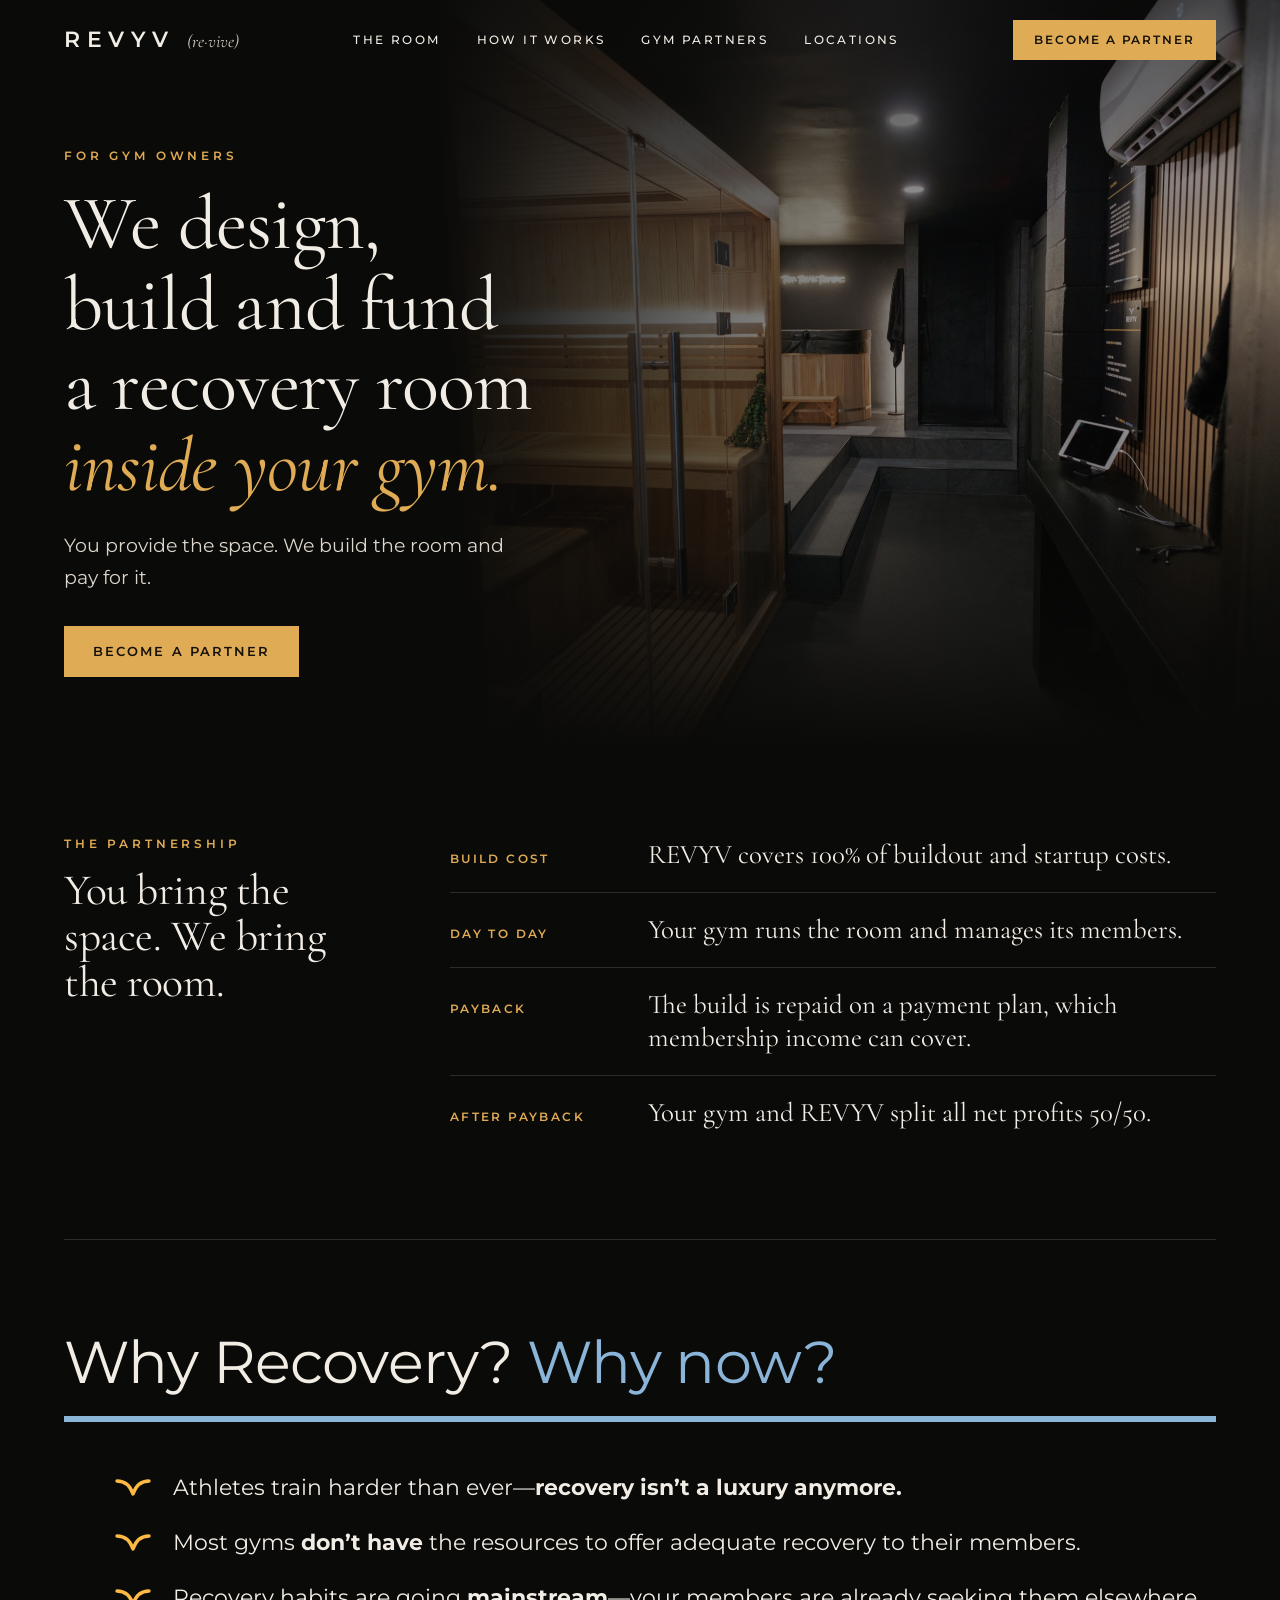
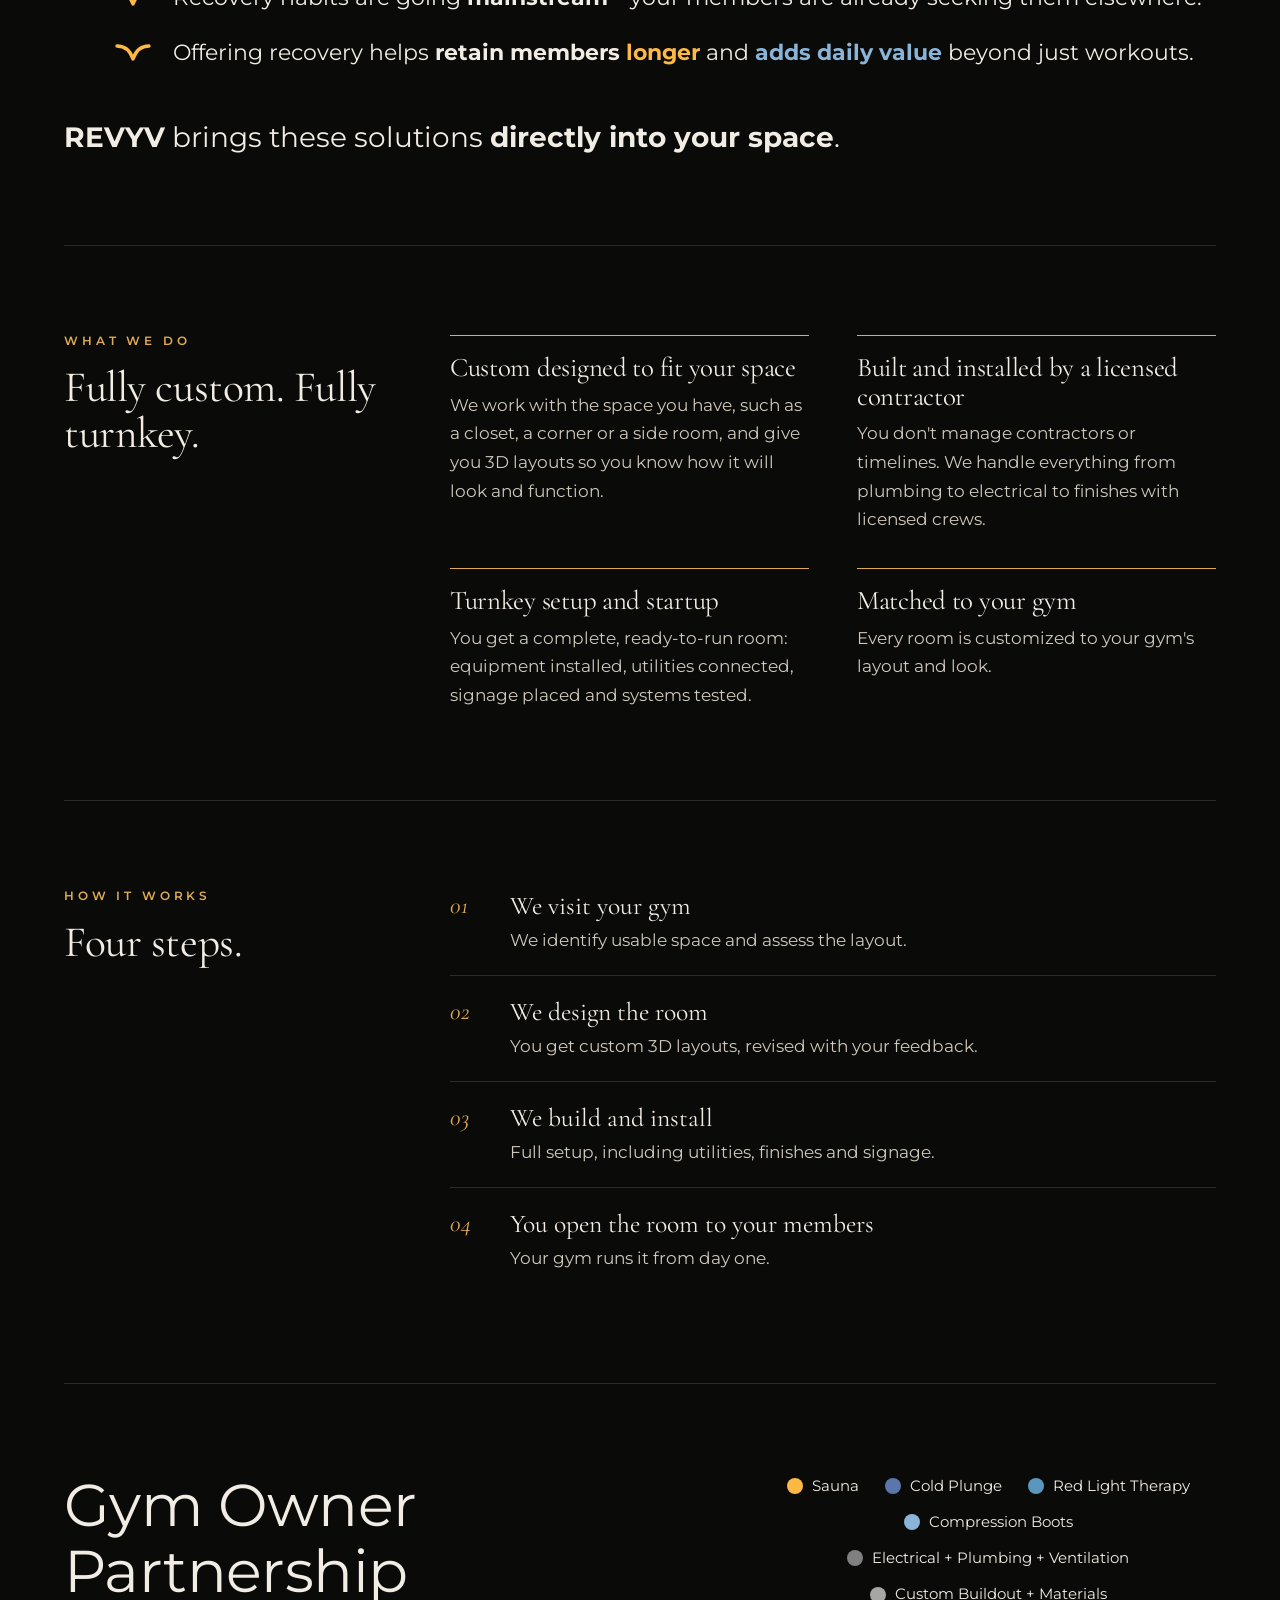
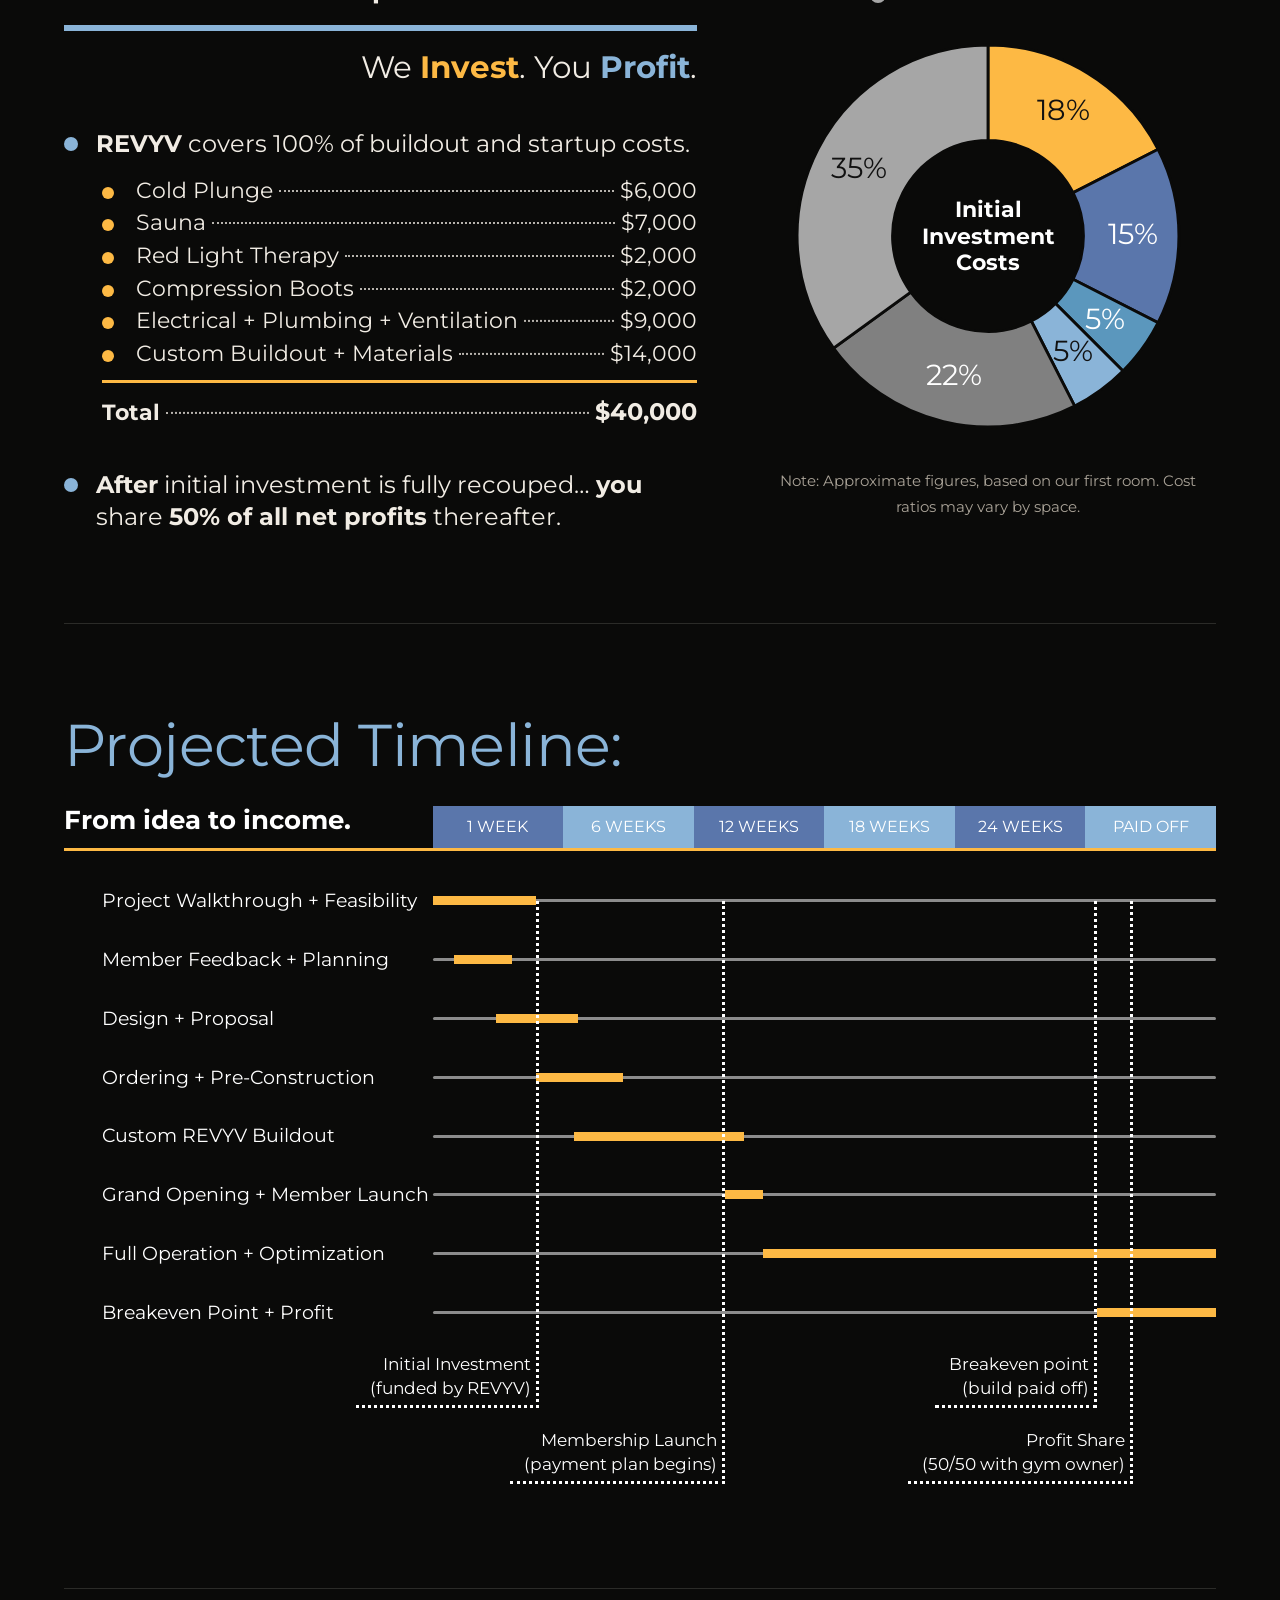
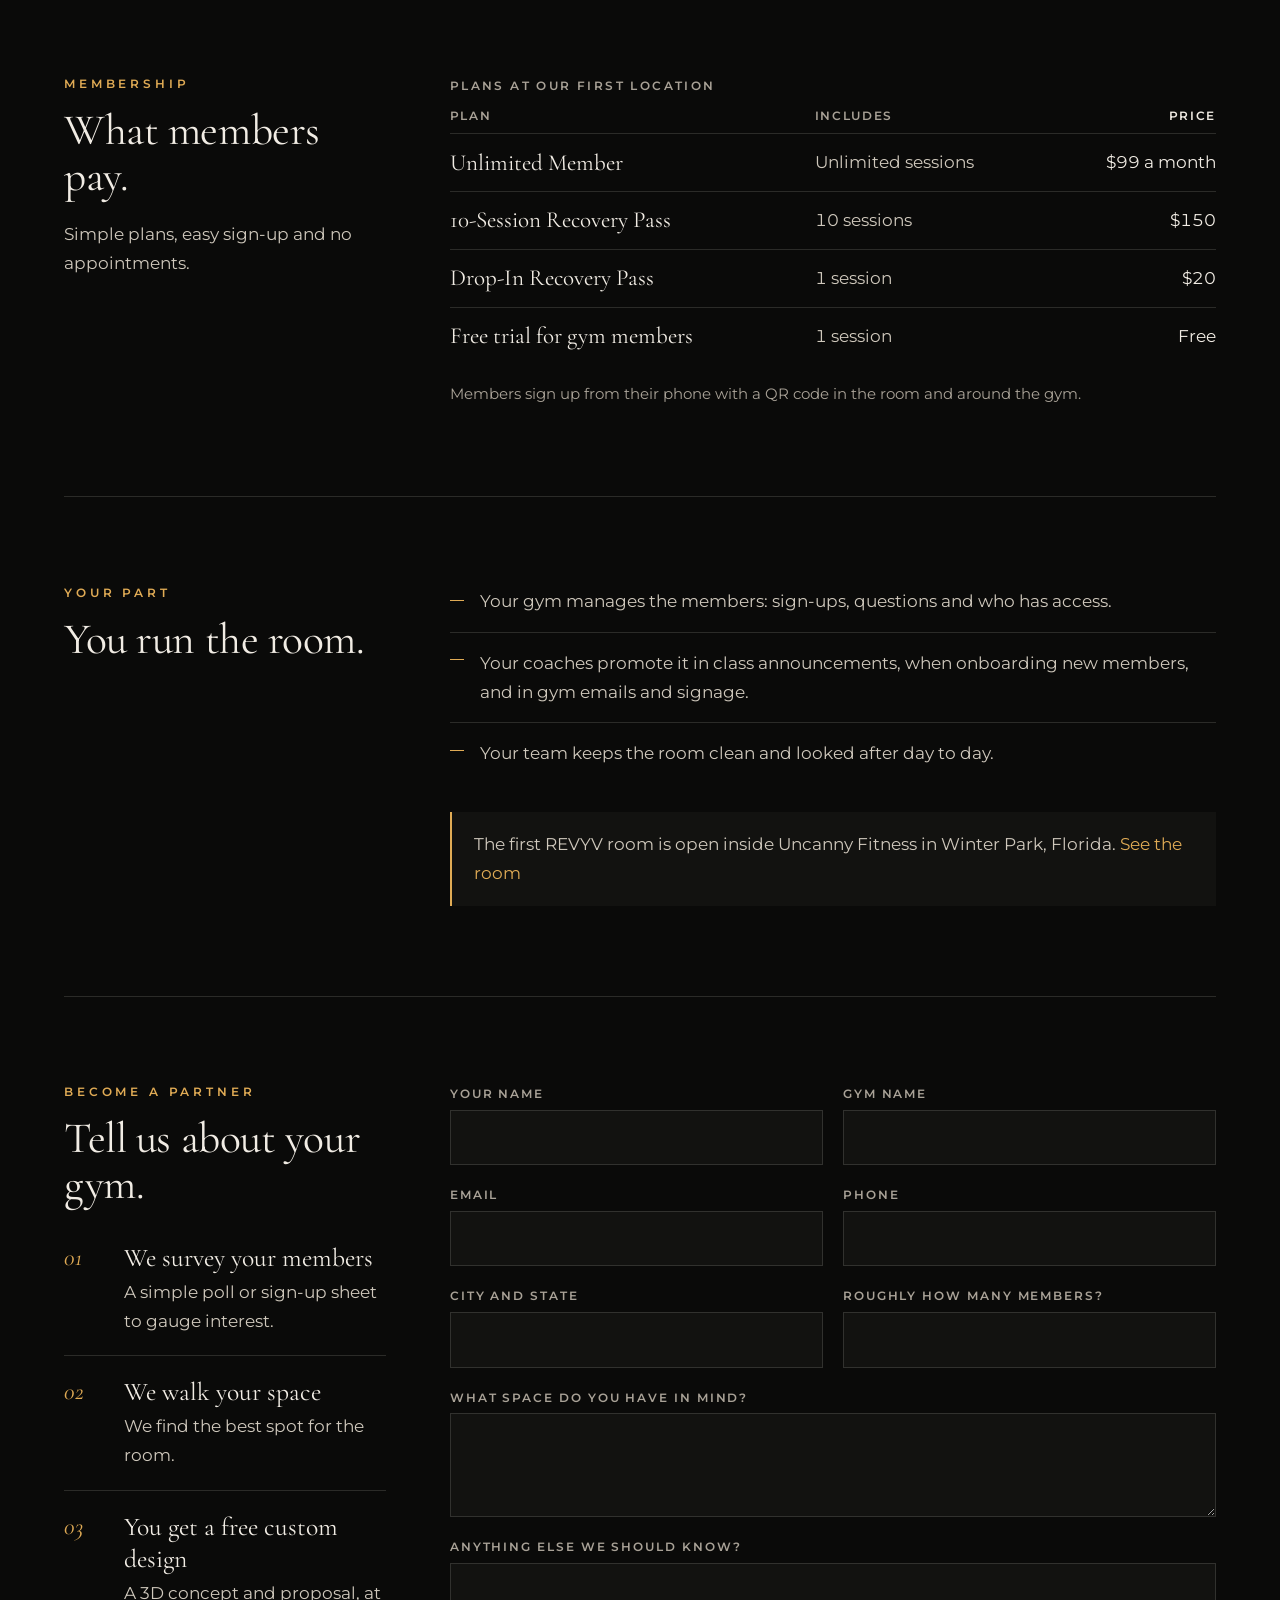
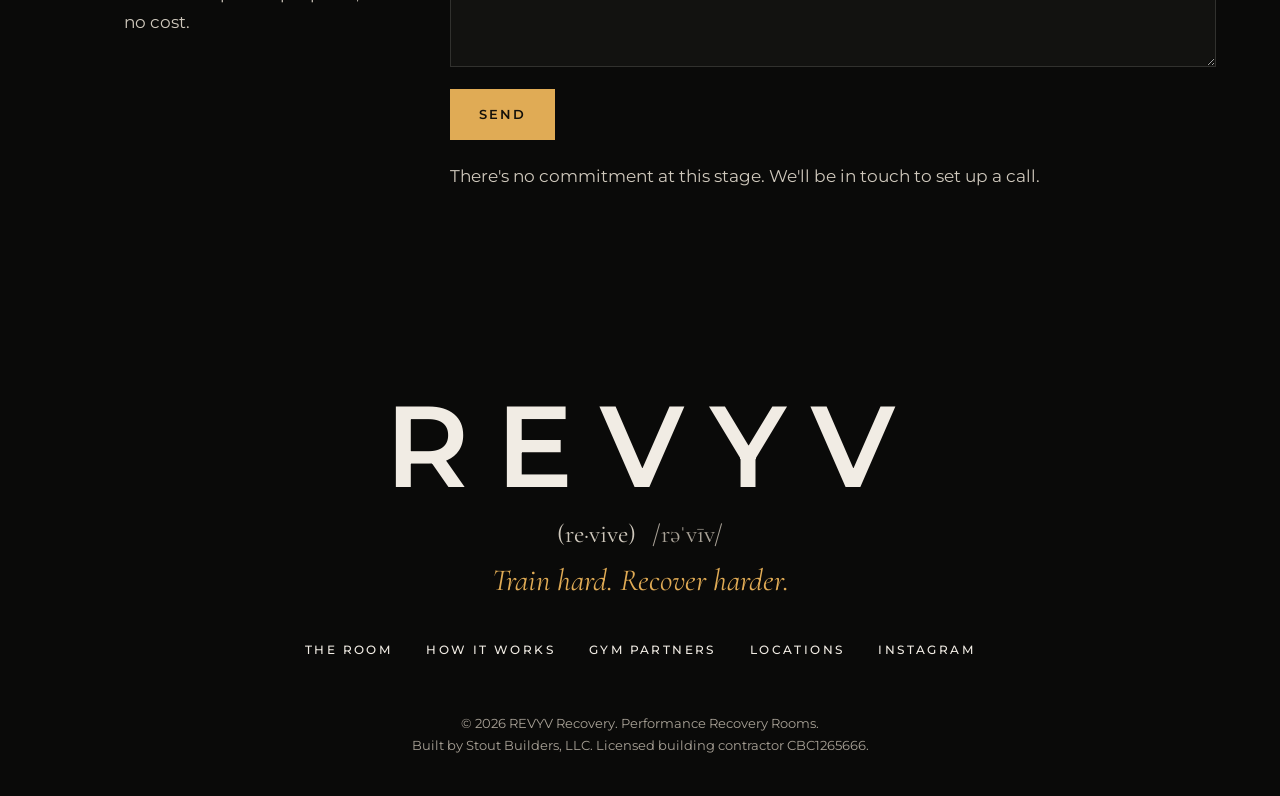
==== partners.html @ c2aed0c6 "Publish the REVYV website Co-Authored-By: Claude Opus 5.5 <noreply@anthropic.com>" ====
<!doctype html>
<html lang="en">
<head>
<meta charset="utf-8">
<meta name="viewport" content="width=device-width, initial-scale=1">
<title>Gym Partners | REVYV</title>
<meta name="description" content="REVYV designs, builds and funds a custom recovery room inside your gym. Your gym runs it.">
<link rel="icon" href="favicon.svg" type="image/svg+xml">
<link rel="canonical" href="https://revyvrecovery.com/partners.html">
<meta property="og:type" content="website">
<meta property="og:site_name" content="REVYV">
<meta property="og:title" content="Gym Partners | REVYV">
<meta property="og:description" content="REVYV designs, builds and funds a custom recovery room inside your gym. Your gym runs it.">
<meta property="og:url" content="https://revyvrecovery.com/partners.html">
<meta property="og:image" content="https://revyvrecovery.com/images/share.jpg">
<meta property="og:image:width" content="1200">
<meta property="og:image:height" content="630">
<meta name="twitter:card" content="summary_large_image">
<link rel="preconnect" href="https://fonts.googleapis.com">
<link rel="preconnect" href="https://fonts.gstatic.com" crossorigin>
<link href="https://fonts.googleapis.com/css2?family=Cormorant+Garamond:ital,wght@0,400;0,500;1,400&family=Montserrat:wght@400;500;600&display=swap" rel="stylesheet">
<link rel="stylesheet" href="css/site.css">
<link rel="stylesheet" href="css/partners.css">
</head>
<body>

<header class="nav" id="nav">
  <div class="brand"><a class="mark" href="index.html" aria-label="REVYV home">REVYV</a><span class="say-nav" aria-label="Pronounced revive">(re&middot;vive)</span></div>
  <nav class="nav-links" aria-label="Main">
    <a href="index.html#room">The Room</a>
    <a href="index.html#how">How It Works</a>
    <a href="partners.html">Gym Partners</a>
    <a href="index.html#locations">Locations</a>
  </nav>
  <a class="btn" href="#contact">Become a partner</a>
</header>

<section class="phero">
  <div class="phero-img"><img src="images/revyv-1-wide.jpg" alt="The first REVYV room, inside Uncanny Fitness in Winter Park, Florida" fetchpriority="high"></div>
  <div class="phero-copy">
    <div class="eyebrow">For gym owners</div>
    <h1>We design, build and fund a recovery room <em>inside your gym.</em></h1>
    <p>You provide the space. We build the room and pay for it.</p>
    <a class="btn" href="#contact">Become a partner</a>
  </div>
</section>

<main class="wrap">

<section class="first">
  <div class="sec">
    <div><div class="eyebrow">The partnership</div><h2>You bring the space. We bring the room.</h2></div>
    <dl class="terms">
      <div><dt>Build cost</dt><dd>REVYV covers 100% of buildout and startup costs.</dd></div>
      <div><dt>Day to day</dt><dd>Your gym runs the room and manages its members.</dd></div>
      <div><dt>Payback</dt><dd>The build is repaid on a payment plan, which membership income can cover.</dd></div>
      <div><dt>After payback</dt><dd>Your gym and REVYV split all net profits 50/50.</dd></div>
    </dl>
  </div>
</section>

<section class="slide dark" id="why">
  <h2 class="deck-title">Why Recovery? <span class="t-blue">Why now?</span></h2>
  <div class="rule blue"></div>
  <ul class="vlist">
    <li>Athletes train harder than ever&mdash;<b>recovery isn&rsquo;t a luxury anymore.</b></li>
    <li>Most gyms <b>don&rsquo;t have</b> the resources to offer adequate recovery to their members.</li>
    <li>Recovery habits are going <b>mainstream</b>&mdash;your members are already seeking them elsewhere.</li>
    <li>Offering recovery helps <b>retain members <span class="t-gold">longer</span></b> and <b class="t-blue">adds daily value</b> beyond just workouts.</li>
  </ul>
  <p class="deck-foot"><b>REVYV</b> brings these solutions <b>directly into your space</b>.</p>
</section>

<section>
  <div class="sec">
    <div><div class="eyebrow">What we do</div><h2>Fully custom. Fully turnkey.</h2></div>
    <div class="two">
      <div class="item"><h3>Custom designed to fit your space</h3><p>We work with the space you have, such as a closet, a corner or a side room, and give you 3D layouts so you know how it will look and function.</p></div>
      <div class="item"><h3>Built and installed by a licensed contractor</h3><p>You don't manage contractors or timelines. We handle everything from plumbing to electrical to finishes with licensed crews.</p></div>
      <div class="item"><h3>Turnkey setup and startup</h3><p>You get a complete, ready-to-run room: equipment installed, utilities connected, signage placed and systems tested.</p></div>
      <div class="item"><h3>Matched to your gym</h3><p>Every room is customized to your gym's layout and look.</p></div>
    </div>
  </div>
</section>

<section>
  <div class="sec">
    <div><div class="eyebrow">How it works</div><h2>Four steps.</h2></div>
    <ol class="steps">
      <li><div><b>We visit your gym</b><span>We identify usable space and assess the layout.</span></div></li>
      <li><div><b>We design the room</b><span>You get custom 3D layouts, revised with your feedback.</span></div></li>
      <li><div><b>We build and install</b><span>Full setup, including utilities, finishes and signage.</span></div></li>
      <li><div><b>You open the room to your members</b><span>Your gym runs it from day one.</span></div></li>
    </ol>
  </div>
</section>

<section class="slide dark" id="partnership">
  <div class="s9">
    <div>
      <h2 class="deck-title">Gym Owner Partnership</h2>
      <div class="rule blue"></div>
      <p class="tagline">We <b class="t-gold">Invest</b>. You <b class="t-blue">Profit</b>.</p>
      <p class="lead"><i class="dot"></i><span><b>REVYV</b> covers 100% of buildout and startup costs.</span></p>
      <ul class="leaders"><li><span>Cold Plunge</span><b></b><span>$6,000</span></li><li><span>Sauna</span><b></b><span>$7,000</span></li><li><span>Red Light Therapy</span><b></b><span>$2,000</span></li><li><span>Compression Boots</span><b></b><span>$2,000</span></li><li><span>Electrical + Plumbing + Ventilation</span><b></b><span>$9,000</span></li><li><span>Custom Buildout + Materials</span><b></b><span>$14,000</span></li></ul>
      <p class="total"><span>Total</span><b></b><span>$40,000</span></p>
      <p class="lead"><i class="dot"></i><span><b>After</b> initial investment is fully recouped&hellip; <b>you</b> share <b>50% of all net profits</b> thereafter.</span></p>
    </div>
    <div class="s9-chart">
      <div class="legend"><span><i style="background:#fdb944"></i>Sauna</span><span><i style="background:#5a76ab"></i>Cold Plunge</span><span><i style="background:#5b97bd"></i>Red Light Therapy</span><span><i style="background:#8ab4d8"></i>Compression Boots</span><span><i style="background:#808080"></i>Electrical + Plumbing + Ventilation</span><span><i style="background:#a6a6a6"></i>Custom Buildout + Materials</span></div>
      <svg class="donut" viewBox="0 0 220 220" role="img" aria-label="Donut chart of the approximate initial investment for a REVYV room. The list beside it gives every amount."><path class="slice" d="M110.00 10.00 A100 100 0 0 1 199.10 64.60 L154.55 87.30 A50 50 0 0 0 110.00 60.00 Z" fill="#fdb944"><title>Sauna: $7,000 (18%)</title></path><path class="slice" d="M199.10 64.60 A100 100 0 0 1 199.10 155.40 L154.55 132.70 A50 50 0 0 0 154.55 87.30 Z" fill="#5a76ab"><title>Cold Plunge: $6,000 (15%)</title></path><path class="slice" d="M199.10 155.40 A100 100 0 0 1 180.71 180.71 L145.36 145.36 A50 50 0 0 0 154.55 132.70 Z" fill="#5b97bd"><title>Red Light Therapy: $2,000 (5%)</title></path><path class="slice" d="M180.71 180.71 A100 100 0 0 1 155.40 199.10 L132.70 154.55 A50 50 0 0 0 145.36 145.36 Z" fill="#8ab4d8"><title>Compression Boots: $2,000 (5%)</title></path><path class="slice" d="M155.40 199.10 A100 100 0 0 1 29.10 168.78 L69.55 139.39 A50 50 0 0 0 132.70 154.55 Z" fill="#808080"><title>Electrical + Plumbing + Ventilation: $9,000 (22%)</title></path><path class="slice" d="M29.10 168.78 A100 100 0 0 1 110.00 10.00 L110.00 60.00 A50 50 0 0 0 69.55 139.39 Z" fill="#a6a6a6"><title>Custom Buildout + Materials: $14,000 (35%)</title></path><text x="149.7" y="49.2" class="pct ink">18%</text><text x="186.0" y="114.0" class="pct">15%</text><text x="171.5" y="158.7" class="pct">5%</text><text x="154.7" y="175.5" class="pct ink">5%</text><text x="92.3" y="187.9" class="pct">22%</text><text x="42.3" y="79.5" class="pct ink">35%</text><text class="d-mid" x="110" y="100">Initial</text><text class="d-mid" x="110" y="114">Investment</text><text class="d-mid" x="110" y="128">Costs</text></svg>
      <p class="deck-note">Note: Approximate figures, based on our first room. Cost ratios may vary by space.</p>
    </div>
  </div>
</section>

<section class="slide dark" id="timeline">
  <h2 class="deck-title t-blue">Projected Timeline:</h2>
  <div class="tl-scroll">
    <div class="tl" role="img" aria-label="Projected timeline from idea to income. Project walkthrough and feasibility, member feedback and planning, design and proposal, and ordering and pre-construction run through about week 7. The custom buildout runs to about week 12, followed by the grand opening and member launch. Full operation continues from there. Milestones: initial investment funded by REVYV around week 4, membership launch around week 12 when the payment plan begins, the breakeven point when the build is paid off, then a 50/50 profit share.">
      <div class="tl-row tl-head"><div class="tl-name">From idea to income.</div><div class="tl-cols"><span>1 Week</span><span>6 Weeks</span><span>12 Weeks</span><span>18 Weeks</span><span>24 Weeks</span><span>Paid off</span></div></div>
      <div class="tl-body"><div class="tl-row"><div class="tl-name">Project Walkthrough + Feasibility</div><div class="tl-track"><i style="left:0.0%;width:13.2%"></i></div></div><div class="tl-row"><div class="tl-name">Member Feedback + Planning</div><div class="tl-track"><i style="left:2.7%;width:7.4%"></i></div></div><div class="tl-row"><div class="tl-name">Design + Proposal</div><div class="tl-track"><i style="left:8.1%;width:10.5%"></i></div></div><div class="tl-row"><div class="tl-name">Ordering + Pre-Construction</div><div class="tl-track"><i style="left:13.2%;width:11.1%"></i></div></div><div class="tl-row"><div class="tl-name">Custom REVYV Buildout</div><div class="tl-track"><i style="left:18.0%;width:21.7%"></i></div></div><div class="tl-row"><div class="tl-name">Grand Opening + Member Launch</div><div class="tl-track"><i style="left:37.3%;width:4.9%"></i></div></div><div class="tl-row"><div class="tl-name">Full Operation + Optimization</div><div class="tl-track"><i style="left:42.2%;width:57.8%"></i></div></div><div class="tl-row"><div class="tl-name">Breakeven Point + Profit</div><div class="tl-track"><i style="left:84.8%;width:15.2%"></i></div></div><div class="tl-marks"><div class="tl-mark lv0" style="left:13.2%"><span>Initial Investment<br>(funded by REVYV)</span></div><div class="tl-mark lv1" style="left:36.9%"><span>Membership Launch<br>(payment plan begins)</span></div><div class="tl-mark lv0" style="left:84.4%"><span>Breakeven point<br>(build paid off)</span></div><div class="tl-mark lv1" style="left:89.0%"><span>Profit Share<br>(50/50 with gym owner)</span></div></div></div>
    </div>
  </div>
</section>

<section>
  <div class="sec">
    <div><div class="eyebrow">Membership</div><h2>What members pay.</h2><p class="lede">Simple plans, easy sign-up and no appointments.</p></div>
    <div>
      <table class="data plans">
        <caption>Plans at our first location</caption>
        <thead><tr><th scope="col">Plan</th><th scope="col">Includes</th><th scope="col" class="num">Price</th></tr></thead>
        <tbody>
          <tr><th scope="row">Unlimited Member</th><td>Unlimited sessions</td><td class="num">$99 a month</td></tr>
          <tr><th scope="row">10-Session Recovery Pass</th><td>10 sessions</td><td class="num">$150</td></tr>
          <tr><th scope="row">Drop-In Recovery Pass</th><td>1 session</td><td class="num">$20</td></tr>
          <tr><th scope="row">Free trial for gym members</th><td>1 session</td><td class="num">Free</td></tr>
        </tbody>
      </table>
      <p class="fine">Members sign up from their phone with a QR code in the room and around the gym.</p>
    </div>
  </div>
</section>

<section>
  <div class="sec">
    <div><div class="eyebrow">Your part</div><h2>You run the room.</h2></div>
    <div>
      <ul class="plain">
        <li>Your gym manages the members: sign-ups, questions and who has access.</li>
        <li>Your coaches promote it in class announcements, when onboarding new members, and in gym emails and signage.</li>
        <li>Your team keeps the room clean and looked after day to day.</li>
      </ul>
      <p class="pnote">The first REVYV room is open inside Uncanny Fitness in Winter Park, Florida. <a href="index.html#room">See the room</a></p>
    </div>
  </div>
</section>

<section id="contact">
  <div class="sec">
    <div>
      <div class="eyebrow">Become a partner</div>
      <h2>Tell us about your gym.</h2>
      <ol class="steps" style="margin-top:34px">
        <li><div><b>We survey your members</b><span>A simple poll or sign-up sheet to gauge interest.</span></div></li>
        <li><div><b>We walk your space</b><span>We find the best spot for the room.</span></div></li>
        <li><div><b>You get a free custom design</b><span>A 3D concept and proposal, at no cost.</span></div></li>
      </ol>
    </div>
    <form class="form" id="partner-form" data-endpoint="https://formsubmit.co/ajax/forrest@buildstout.com">
      <input type="hidden" name="_cc" value="revyvrecovery@gmail.com">
      <input type="hidden" name="_subject" value="New REVYV gym partner enquiry">
      <input type="hidden" name="_template" value="table">
      <input type="text" name="_honey" tabindex="-1" autocomplete="off" aria-hidden="true" style="display:none">
      <div class="field"><label for="f-name">Your name</label><input id="f-name" name="name" autocomplete="name" required></div>
      <div class="field"><label for="f-gym">Gym name</label><input id="f-gym" name="gym" autocomplete="organization" required></div>
      <div class="field"><label for="f-email">Email</label><input id="f-email" name="email" type="email" autocomplete="email" required></div>
      <div class="field"><label for="f-phone">Phone</label><input id="f-phone" name="phone" type="tel" autocomplete="tel"></div>
      <div class="field"><label for="f-city">City and state</label><input id="f-city" name="city" required></div>
      <div class="field"><label for="f-members">Roughly how many members?</label><input id="f-members" name="members" inputmode="numeric"></div>
      <div class="field full"><label for="f-space">What space do you have in mind?</label><textarea id="f-space" name="space"></textarea></div>
      <div class="field full"><label for="f-notes">Anything else we should know?</label><textarea id="f-notes" name="notes"></textarea></div>
      <button class="btn" type="submit">Send</button>
      <div class="form-note" id="form-note" role="status">There's no commitment at this stage. We'll be in touch to set up a call.</div>
    </form>
  </div>
</section>

</main>

<footer class="foot">
  <span class="mark">REVYV</span>
  <div class="say-foot" aria-label="Pronounced revive">(re&middot;vive) <span>/r&#601;&#712;v&#299;v/</span></div>
  <div class="tag">Train hard. Recover harder.</div>
  <nav aria-label="Footer">
    <a href="index.html#room">The Room</a>
    <a href="index.html#how">How It Works</a>
    <a href="partners.html">Gym Partners</a>
    <a href="index.html#locations">Locations</a>
    <a href="https://www.instagram.com/revyvrecovery/" target="_blank" rel="noopener">Instagram</a>
  </nav>
  <small>&copy; 2026 REVYV Recovery. Performance Recovery Rooms.<span class="lic"><br>Built by Stout Builders, LLC. Licensed building contractor CBC1265666.</span></small>
</footer>

<script src="js/site.js"></script>
</body>
</html>
---- css/site.css ----
:root{
  --ink:#0a0a09;
  --ink-2:#121210;
  --line:rgba(241,236,228,.14);
  --text:#f1ece4;
  --muted:#a9a297;
  --gold:#e0ab55;
  --serif:"Cormorant Garamond",Georgia,serif;
  --sans:"Montserrat",system-ui,sans-serif;
  --gutter:clamp(20px,5vw,72px);
}
*{box-sizing:border-box}
html{scroll-behavior:smooth}
body{margin:0;background:var(--ink);color:var(--text);font:400 17px/1.7 var(--sans);-webkit-font-smoothing:antialiased;overflow-x:hidden}
img{display:block;width:100%;height:100%;object-fit:cover}
a{color:inherit;text-decoration:none}
h1,h2,h3{font-family:var(--serif);font-weight:400;line-height:1.05;margin:0;letter-spacing:-.01em}
p{margin:0}
.eyebrow{font:600 12px/1 var(--sans);letter-spacing:.32em;text-transform:uppercase;color:var(--gold)}
.btn{display:inline-block;font:600 13px/1 var(--sans);letter-spacing:.16em;text-transform:uppercase;padding:18px 28px;border:1px solid var(--gold);background:var(--gold);color:#14110a;transition:background .3s,color .3s}
.btn.ghost{background:transparent;color:var(--text);border-color:rgba(241,236,228,.5)}
@media (hover:hover){
  .btn:hover{background:transparent;color:var(--gold)}
  .btn.ghost:hover{border-color:var(--gold);color:var(--gold)}
  .nav-links a:hover,.foot a:hover,.textlink:hover{color:var(--gold)}
}

/* nav */
.nav{position:fixed;inset:0 0 auto 0;z-index:50;display:flex;align-items:center;justify-content:space-between;padding:20px var(--gutter);transition:background .4s,padding .4s}
.nav.solid{background:rgba(10,10,9,.86);backdrop-filter:blur(10px);padding-top:14px;padding-bottom:14px}
.mark{font:600 22px/1 var(--sans);letter-spacing:.3em}
.nav-links{display:flex;gap:36px;font:500 12px/1 var(--sans);letter-spacing:.2em;text-transform:uppercase}
.nav-links a{transition:color .3s}
.nav .btn{padding:13px 20px;font-size:12px}

/* hero */
.hero{position:relative;height:100svh;min-height:620px;overflow:hidden;display:flex;align-items:flex-end}
/* photo is sized from the window width and hung so the neon sign always sits at 22% down, whatever the window shape */
.hero-img{position:absolute;left:0;top:calc(22svh - 31.3vw);width:134%;aspect-ratio:3/2;will-change:transform}
.hero-img img{animation:settle 2.6s cubic-bezier(.2,.7,.2,1) both}
@keyframes settle{from{transform:scale(1.12);opacity:0}to{transform:scale(1);opacity:1}}
.hero::after{content:"";position:absolute;inset:0;background:linear-gradient(180deg,rgba(10,10,9,.55) 0%,rgba(10,10,9,0) 30%,rgba(10,10,9,.2) 55%,rgba(10,10,9,.96) 100%)}
.hero-copy{position:relative;z-index:2;padding:0 var(--gutter) clamp(48px,9vh,110px);max-width:980px}
.hero h1{font-size:clamp(52px,min(9.2vw,15vh),136px);margin:22px 0 24px}
.hero h1 em{font-style:italic;color:var(--gold)}
.hero p{max-width:560px;font-size:clamp(17px,1.4vw,20px);color:#ddd6cb}
.hero-btns{display:flex;flex-wrap:wrap;gap:14px;margin-top:34px}
.rise{animation:rise 1.2s cubic-bezier(.2,.7,.2,1) both}
.rise.d1{animation-delay:.35s}.rise.d2{animation-delay:.55s}.rise.d3{animation-delay:.75s}.rise.d4{animation-delay:.95s}
@keyframes rise{from{opacity:0;transform:translateY(28px)}to{opacity:1;transform:none}}
.cue{position:absolute;right:var(--gutter);bottom:clamp(48px,9vh,110px);z-index:2;font:500 11px/1 var(--sans);letter-spacing:.3em;text-transform:uppercase;color:var(--muted);writing-mode:vertical-rl;display:flex;align-items:center;gap:14px}
.cue::after{content:"";width:1px;height:64px;background:linear-gradient(var(--gold),transparent);animation:drip 2.2s ease-in-out infinite}
@keyframes drip{0%{transform:scaleY(0);transform-origin:top}50%{transform:scaleY(1);transform-origin:top}51%{transform-origin:bottom}100%{transform:scaleY(0);transform-origin:bottom}}

/* pronunciation */
.brand{display:flex;align-items:baseline;gap:12px}
.say-nav{font:italic 400 18px/1 var(--serif);color:#cfc8bc;white-space:nowrap}
.dict{display:inline-flex;flex-wrap:wrap;justify-content:center;align-items:baseline;gap:6px 16px;font:400 clamp(20px,1.9vw,26px)/1.3 var(--serif);color:#cfc8bc}
.dict b{font:600 clamp(15px,1.3vw,18px)/1 var(--sans);letter-spacing:.3em;color:var(--text)}
.dict i{font-style:normal;color:var(--muted)}
.dict em{color:var(--gold)}
.say-foot{font:400 clamp(19px,2vw,26px)/1.3 var(--serif);color:#cfc8bc;margin-top:14px}
.say-foot span{color:var(--muted);margin-left:10px}
/* statement */
.statement{padding:clamp(110px,20vh,240px) var(--gutter);max-width:1480px;margin:0 auto;text-align:center}
.statement p.big{font:400 clamp(30px,4.6vw,64px)/1.18 var(--serif);max-width:19em;margin:28px auto 0;text-wrap:balance}
@media (max-width:600px){.statement p.big{font-size:6.6vw}}
.w{opacity:.16;transition:opacity .35s}
.w.on{opacity:1}

/* room */
.room-head{padding:0 var(--gutter) clamp(40px,7vh,80px)}
.room-head h2{font-size:clamp(34px,4.2vw,64px);margin-top:20px}
.room{display:grid;grid-template-columns:1.05fr .95fr;border-top:1px solid var(--line)}
.room-media{position:sticky;top:0;height:100svh;overflow:hidden}
.room-media img{position:absolute;inset:0;opacity:0;transform:scale(1.06);transition:opacity .9s ease,transform 1.6s ease}
.room-media img.on{opacity:1;transform:scale(1)}
.mod{min-height:calc(var(--n,1)*75svh + 25svh);padding:0 var(--gutter);border-bottom:1px solid var(--line)}
.mod-in{position:sticky;top:0;height:100svh;display:flex;flex-direction:column;justify-content:center}
.ticks{display:flex;gap:8px;margin-top:34px}
.ticks i{width:34px;height:2px;background:var(--line);transition:background .5s}
.ticks i.on{background:var(--gold)}
.mod:last-child{border-bottom:0}
.mod .num{font:400 20px/1 var(--serif);font-style:italic;color:var(--gold)}
.mod h3{font-size:clamp(44px,5.6vw,88px);margin:16px 0 20px}
.mod p{max-width:42ch;color:#cfc8bc}
.mod .inline{display:none}
.also{border-top:1px solid var(--line);padding:clamp(70px,12vh,140px) var(--gutter)}
.also-grid{display:grid;grid-template-columns:1fr 1fr;gap:clamp(28px,5vw,90px);margin-top:clamp(30px,5vh,56px)}
.also-item{border-top:1px solid var(--gold);padding-top:28px}
.also-item .num{font:400 20px/1 var(--serif);font-style:italic;color:var(--gold)}
.also-item h3{font-size:clamp(40px,4.6vw,72px);margin:14px 0 18px}
.also-item p{max-width:42ch;color:#cfc8bc}

/* band: the photo is hung so the neon sign sits 38% down, and the title sits just under it */
.band{position:relative;height:100svh;overflow:hidden;text-align:center}
.band-in{position:absolute;inset:0;will-change:transform}
.band-img{position:absolute;left:7%;width:86%;aspect-ratio:3/2;top:calc(38% - 25.2vw);opacity:.9;-webkit-mask-image:radial-gradient(ellipse 50% 50% at 50% 44%,#000 40%,transparent 100%);mask-image:radial-gradient(ellipse 50% 50% at 50% 44%,#000 40%,transparent 100%)}
.band-copy{position:absolute;left:0;right:0;top:calc(38% + 6.5vw);padding:0 var(--gutter)}
.band h2{font-size:clamp(30px,4.4vw,68px);font-style:italic}
.band p{margin:18px auto 0;font-size:clamp(17px,1.4vw,20px);color:#e4ddd2}

/* how */
.how{padding:clamp(90px,16vh,190px) var(--gutter);max-width:1320px;margin:0 auto}
.how h2{font-size:clamp(38px,5.4vw,76px);margin:20px 0 clamp(44px,8vh,90px);max-width:16ch}
.cols{display:grid;grid-template-columns:repeat(3,1fr);gap:clamp(28px,4vw,64px)}
.col{border-top:1px solid var(--gold);padding-top:26px}
.col h3{font-size:clamp(28px,2.6vw,38px);margin-bottom:14px}
.col p{color:#cfc8bc}

/* gallery */
.gallery{position:relative}
.gallery-pin{overflow-x:auto;scroll-snap-type:x mandatory;scrollbar-width:none}
.gallery-pin::-webkit-scrollbar{display:none}
.track{display:flex;gap:clamp(12px,1.6vw,24px);padding:0 var(--gutter);width:max-content}
.track figure{margin:0;height:min(72svh,640px);aspect-ratio:2/3;overflow:hidden;scroll-snap-align:center;flex:none}
.track figure.wide{aspect-ratio:3/2}
.gallery.pin{height:340vh}
.gallery.pin .gallery-pin{position:sticky;top:0;height:100svh;overflow:hidden;display:flex;align-items:center}
.gallery.pin .track{will-change:transform}

/* paths */
.paths{padding:clamp(90px,16vh,190px) var(--gutter) clamp(60px,10vh,120px);max-width:1440px;margin:0 auto}
.paths-head{text-align:center;margin-bottom:clamp(40px,7vh,80px)}
.paths-head h2{font-size:clamp(38px,5.4vw,76px);margin-top:20px}
.path-grid{display:grid;grid-template-columns:1fr 1fr;gap:clamp(16px,2vw,28px)}
.path{position:relative;min-height:min(78svh,720px);overflow:hidden;display:flex;align-items:flex-end;padding:clamp(26px,3.4vw,52px)}
.path img{position:absolute;inset:0;transition:transform 1.4s cubic-bezier(.2,.7,.2,1)}
.path::after{content:"";position:absolute;inset:0;background:linear-gradient(180deg,rgba(10,10,9,.1) 20%,rgba(10,10,9,.92) 100%)}
.path-copy{position:relative;z-index:2;max-width:460px}
.path h3{font-size:clamp(32px,3.4vw,52px);margin:16px 0 14px}
.path p{color:#ddd6cb;margin-bottom:26px}
@media (hover:hover){.path:hover img{transform:scale(1.05)}}

/* locations: a heading, a compact card per open room, then placeholders for the next ones */
.locs{padding-top:clamp(70px,12vh,150px)}
.locs-head{text-align:center;margin-bottom:clamp(30px,5vh,60px);padding:0 var(--gutter)}
.locs-head h2{font-size:clamp(38px,5.4vw,76px);margin-top:20px}
.loc{position:relative;overflow:hidden;width:min(1040px,calc(100% - 2*var(--gutter)));margin:0 auto;border:1px solid var(--line)}
.loc::after{content:"";position:absolute;inset:0;z-index:1;pointer-events:none;background:linear-gradient(90deg,var(--ink) 36%,rgba(10,10,9,.6) 58%,rgba(10,10,9,.1) 100%)}
.loc-copy{position:relative;z-index:2;max-width:60%;min-height:360px;padding:clamp(28px,3.6vw,48px);display:flex;flex-direction:column;justify-content:center;align-items:flex-start}
.loc h3{font-size:clamp(30px,3.2vw,44px);margin:16px 0 8px}
.loc .where{color:var(--muted);font:500 12px/1.6 var(--sans);letter-spacing:.22em;text-transform:uppercase;margin-bottom:16px}
.loc p.note{color:#cfc8bc;max-width:36ch;margin-bottom:24px}
.loc .btn{padding:15px 22px;font-size:12px}
.loc-actions{display:flex;flex-wrap:wrap;align-items:center;gap:14px 24px}
.textlink{font:600 12px/1 var(--sans);letter-spacing:.16em;text-transform:uppercase;color:var(--text);padding:10px 0;border-bottom:1px solid var(--gold);transition:color .3s}
.loc-img{position:absolute;inset:0 0 0 36%;overflow:hidden}
.soon-grid{display:grid;grid-template-columns:1fr 1fr;gap:clamp(12px,1.6vw,20px);width:min(1040px,calc(100% - 2*var(--gutter)));margin:clamp(12px,1.6vw,20px) auto 0}
.soon{border:1px dashed rgba(241,236,228,.24);padding:clamp(26px,3.2vw,44px)}
.soon .eyebrow{color:var(--muted)}
.soon h3{font-size:clamp(26px,2.6vw,36px);margin:14px 0 6px;color:#cfc8bc}
.soon p{color:var(--muted)}

/* footer */
.foot{padding:clamp(70px,12vh,130px) var(--gutter) 40px;text-align:center}
.foot .mark{font-size:clamp(40px,9vw,120px);letter-spacing:.24em;margin-right:-.24em;display:block}
.foot .tag{font:italic 400 clamp(22px,2.4vw,32px)/1.2 var(--serif);color:var(--gold);margin:12px 0 44px}
.foot nav{display:flex;flex-wrap:wrap;justify-content:center;gap:14px 34px;font:500 12px/1 var(--sans);letter-spacing:.2em;text-transform:uppercase}
.foot small{display:block;margin-top:56px;color:var(--muted);font-size:13px}

/* scroll reveal */
.js .reveal{opacity:0;transform:translateY(34px);transition:opacity 1.1s cubic-bezier(.2,.7,.2,1),transform 1.1s cubic-bezier(.2,.7,.2,1)}
.js .reveal.in{opacity:1;transform:none}
.js .reveal.s1{transition-delay:.12s}.js .reveal.s2{transition-delay:.24s}
.js .slide-l img{opacity:0;transform:translateX(-56px);transition:opacity 1.3s cubic-bezier(.2,.7,.2,1),transform 1.3s cubic-bezier(.2,.7,.2,1)}
.js .slide-l.in img{opacity:1;transform:none}

@media (max-width:900px){
  .nav-links{display:none}
  .cue{display:none}
  .hero-img{top:0;width:100%;height:60%;aspect-ratio:auto}
  .hero-img img{object-position:50% 50%}
  .hero::after{background:linear-gradient(180deg,rgba(10,10,9,.5) 0%,rgba(10,10,9,0) 16%,rgba(10,10,9,0) 34%,var(--ink) 58%)}
  .room{display:block}
  .room-media{display:none}
  .mod{min-height:0;padding:0 0 56px;border-bottom:0}
  .mod-in{position:static;height:auto;display:block}
  .ticks{display:none}
  .mod .inline{display:flex;gap:8px;overflow-x:auto;scroll-snap-type:x mandatory;scrollbar-width:none;margin-bottom:28px}
  .mod .inline::-webkit-scrollbar{display:none}
  .mod .inline img{flex:0 0 100%;height:auto;aspect-ratio:4/5;scroll-snap-align:center}
  .mod .inline.multi{padding:0 var(--gutter)}
  .mod .inline.multi img{flex-basis:84%}
  .mod .num,.mod h3,.mod p{margin-left:var(--gutter);margin-right:var(--gutter)}
  .band{height:72svh}
  .band-img{left:-10%;width:120%;top:calc(34% - 35.2vw)}
  .band-copy{top:calc(34% + 10vw)}
  .cols{grid-template-columns:1fr}
  .also-grid{grid-template-columns:1fr}
  .track figure{height:56svh}
  .path-grid{grid-template-columns:1fr}
  .path{min-height:64svh}
  .loc::after{background:linear-gradient(180deg,rgba(10,10,9,.1) 0,rgba(10,10,9,.55) 150px,var(--ink) 250px)}
  .loc-img{inset:0 0 auto 0;height:260px}
  .loc-copy{max-width:none;min-height:0;padding-top:200px}
  .soon-grid{grid-template-columns:1fr}
}
@media (max-width:480px){
  .brand{gap:8px}
  .say-nav{font-size:15px}
  .mark{font-size:18px}
  .nav .btn{padding:12px 14px;letter-spacing:.12em}
  .hero-btns .btn{width:100%;text-align:center}
}
@media (prefers-reduced-motion:reduce){
  html{scroll-behavior:auto}
  *,*::before,*::after{animation:none!important;transition:none!important}
  .js .reveal,.js .slide-l img{opacity:1;transform:none}
  .w{opacity:1}
}
@media (max-width:370px){.say-nav{display:none}}
---- css/partners.css ----
/* gym partners page: same look as the home page, laid out as plain information with no scroll effects */
.wrap{max-width:1320px;margin:0 auto;padding:0 var(--gutter)}
.item p,.steps span{max-width:68ch}
.wrap>section{padding:clamp(48px,7vw,90px) 0;border-top:1px solid var(--line)}
.wrap>section.first{border-top:0}
.sec{display:grid;grid-template-columns:.42fr 1fr;gap:clamp(24px,5vw,80px)}
.sec h2{font-size:clamp(32px,3.4vw,48px);margin-top:18px}
.two{display:grid;grid-template-columns:1fr 1fr;gap:34px 48px}
.item{border-top:1px solid var(--gold);padding-top:18px}
.item h3{font-size:clamp(24px,2.1vw,29px);margin-bottom:8px}
.item p,.plain li,.steps span{color:#cfc8bc}
.plain{margin:0;padding:0;list-style:none;display:grid}
.plain li{padding:16px 0 16px 30px;border-top:1px solid var(--line);position:relative}
.plain li:first-child{border-top:0;padding-top:0}
.plain li::before{content:"";position:absolute;left:0;top:1.55em;width:14px;height:1px;background:var(--gold)}
.plain li:first-child::before{top:.8em}
.steps{list-style:none;margin:0;padding:0;counter-reset:s}
.steps li{counter-increment:s;display:grid;grid-template-columns:60px 1fr;padding:20px 0;border-top:1px solid var(--line)}
.steps li:first-child{border-top:0;padding-top:0}
.steps li::before{content:"0" counter(s);font:italic 400 24px/1.3 var(--serif);color:var(--gold)}
.steps b{display:block;font:400 clamp(22px,2vw,26px)/1.25 var(--serif);margin-bottom:4px}
.pnote{margin-top:28px;padding:18px 22px;background:var(--ink-2);border-left:2px solid var(--gold);color:#cfc8bc}
.pnote a{color:var(--gold)}
.form{display:grid;grid-template-columns:1fr 1fr;gap:22px 20px}
.field{display:flex;flex-direction:column;gap:8px}
.field.full{grid-column:1/-1}
.field label{font:600 12px/1.3 var(--sans);letter-spacing:.16em;text-transform:uppercase;color:var(--muted)}
.field input,.field textarea{font:400 17px/1.5 var(--sans);color:var(--text);background:var(--ink-2);border:1px solid var(--line);border-radius:0;padding:14px 16px;width:100%;transition:border-color .3s}
.field textarea{min-height:104px;resize:vertical}
.field input:focus,.field textarea:focus{outline:none;border-color:var(--gold)}
.form button{cursor:pointer;justify-self:start}
.form button:disabled{opacity:.5;cursor:default}
.form-note{grid-column:1/-1;min-height:1.7em;color:#cfc8bc}
.form-note.warn,.form-note.ok{color:var(--gold)}
.foot .lic{margin-top:10px}
.lede{margin-top:20px;color:#cfc8bc;max-width:30ch}
.fine{margin-top:16px;color:var(--muted);font-size:15px}
.data{width:100%;border-collapse:collapse;font-variant-numeric:tabular-nums}
.data caption{text-align:left;font:600 12px/1.3 var(--sans);letter-spacing:.2em;text-transform:uppercase;color:var(--muted);padding-bottom:14px}
.data th,.data td{padding:14px 0;border-top:1px solid var(--line);text-align:left;font-weight:400;vertical-align:middle}
.data thead th{border-top:0;padding:0 0 10px;font:600 12px/1.3 var(--sans);letter-spacing:.14em;text-transform:uppercase;color:var(--muted)}
.data tbody th{font:400 clamp(20px,1.8vw,24px)/1.25 var(--serif);padding-right:18px}
.data td{color:#cfc8bc}
.data .num{text-align:right;white-space:nowrap;color:var(--text);padding-left:18px}
.sec>*{min-width:0}
@media (max-width:900px){
  .lede{max-width:none}
  .sec{grid-template-columns:1fr}
}
@media (max-width:560px){
  .two,.form{grid-template-columns:1fr}
  .form button,.phero .btn{width:100%;text-align:center}
  .data tbody th{padding-right:10px}
}

/* top of page: photo runs behind the headline and fades into the page */
.phero{position:relative;min-height:min(82svh,820px);display:flex;align-items:flex-end;overflow:hidden}
.phero-img{position:absolute;inset:0 0 0 34%}
.phero::after{content:"";position:absolute;inset:0;background:linear-gradient(90deg,var(--ink) 34%,rgba(10,10,9,.55) 58%,rgba(10,10,9,.15) 100%),linear-gradient(180deg,rgba(10,10,9,.6) 0%,rgba(10,10,9,0) 30%,rgba(10,10,9,0) 60%,var(--ink) 100%)}
.phero-copy{position:relative;z-index:1;width:100%;max-width:1320px;margin:0 auto;padding:150px var(--gutter) clamp(48px,8vh,90px)}
.phero h1{font-size:clamp(42px,6vw,92px);max-width:13ch;margin:22px 0 22px}
.phero h1 em{font-style:italic;color:var(--gold)}
.phero p{font-size:clamp(18px,1.5vw,21px);color:#ddd6cb;max-width:34ch;margin-bottom:32px}
.terms{margin:0}
.terms div{display:grid;grid-template-columns:minmax(120px,.3fr) 1fr;gap:6px 28px;padding:20px 0;border-top:1px solid var(--line);align-items:baseline}
.terms div:first-child{border-top:0;padding-top:0}
.terms dt{font:600 12px/1.4 var(--sans);letter-spacing:.2em;text-transform:uppercase;color:var(--gold)}
.terms dd{margin:0;font:400 clamp(22px,2.1vw,29px)/1.25 var(--serif)}

/* sections rebuilt from the pitch deck: its typeface, blue, yellow and cream */
.slide{--d-blue:#8ab4d8;--d-gold:#fdb944;font-family:var(--sans)}
.wrap>section.slide.light{background:#faf4ee;color:#111;border-top:0;padding:clamp(36px,5vw,72px) clamp(22px,4.5vw,72px);margin:clamp(20px,3vw,40px) 0}
.wrap>section.slide.light+section{border-top:0}
.deck-title{font:400 clamp(34px,4.6vw,64px)/1.12 var(--sans);letter-spacing:-.01em}
.t-blue{color:var(--d-blue)}.t-gold{color:var(--d-gold)}
.rule{height:6px;margin:clamp(14px,1.6vw,22px) 0 clamp(18px,2.4vw,30px)}
.rule.blue{background:var(--d-blue)}
.vlist{list-style:none;margin:clamp(28px,4vw,56px) 0;padding:0 0 0 clamp(0px,4vw,56px);display:grid;gap:clamp(18px,2vw,26px)}
.vlist li{position:relative;padding-left:58px;font-size:clamp(18px,1.7vw,24px);line-height:1.35}
.vlist li::before{content:"";position:absolute;left:0;top:.2em;width:36px;height:20px;background:no-repeat center/contain url("data:image/svg+xml,%3Csvg xmlns='http://www.w3.org/2000/svg' viewBox='0 0 36 20'%3E%3Cpath d='M2 4c8 0 13 4 16 13 3-9 8-13 16-13' fill='none' stroke='%23fdb944' stroke-width='3.4' stroke-linecap='round' stroke-linejoin='round'/%3E%3C/svg%3E")}
.vlist b,.deck-foot b{font-weight:700}
.deck-foot{font-size:clamp(20px,2.2vw,32px);line-height:1.3}
.s9{display:grid;grid-template-columns:1.25fr .9fr;gap:clamp(28px,5vw,80px);align-items:start}
.s9 .rule{margin-bottom:10px}
.tagline{text-align:right;font-size:clamp(22px,2.4vw,34px);margin-bottom:clamp(20px,2.6vw,34px)}
.tagline b{font-weight:700}
.light .t-gold{color:#fdb944}.light .t-blue{color:#8ab4d8}
.lead{display:flex;gap:18px;align-items:baseline;font-size:clamp(18px,1.9vw,26px);line-height:1.35}
.lead b{font-weight:700}
.dot{flex:none;width:14px;height:14px;border-radius:50%;background:#8ab4d8;transform:translateY(-1px)}
.leaders{list-style:none;margin:14px 0 0;padding:0 0 0 clamp(14px,3vw,50px)}
.leaders li,.total{display:flex;align-items:baseline;gap:6px;font-size:clamp(17px,1.7vw,24px);line-height:1.5}
.leaders li{padding-left:34px;position:relative}
.leaders li::before{content:"";position:absolute;left:0;top:.6em;width:12px;height:12px;border-radius:50%;background:#fdb944}
.leaders b,.total b{flex:1;border-bottom:2px dotted currentColor;transform:translateY(-.28em);min-width:20px;opacity:.75}
.total{margin:10px 0 clamp(22px,3vw,40px) clamp(14px,3vw,50px);padding-top:10px;border-top:3px solid #fdb944;font-weight:700}
.total span:last-child{font-size:1.12em}
.s9-chart{text-align:center}
.legend{display:flex;flex-wrap:wrap;justify-content:center;gap:10px 26px;font-size:clamp(14px,1.2vw,17px);margin-bottom:18px}
.legend span{display:inline-flex;align-items:center;gap:9px}
.legend i{width:16px;height:16px;border-radius:50%}
.donut{width:100%;max-width:420px}
.slice{stroke:var(--ink);stroke-width:1.5}
.pct{fill:#fff;font:400 15px var(--sans);text-anchor:middle}
.pct.ink{fill:#111}
.d-mid{fill:#fff;font:700 11.5px var(--sans);text-anchor:middle}
.deck-note{margin-top:14px;font-size:15px;color:var(--muted)}
@media (hover:hover){.donut:hover .slice{opacity:.5}.donut .slice:hover{opacity:1}}
.tl-scroll{overflow-x:auto;margin-top:clamp(16px,2vw,28px)}
.tl{min-width:860px;padding-bottom:6px}
.tl-row{display:grid;grid-template-columns:32% 1fr;gap:0;align-items:center;height:clamp(44px,4.6vw,62px)}
.tl-name{font:400 clamp(15px,1.45vw,21px)/1.25 var(--sans);color:#fff;padding-left:clamp(0px,3vw,44px)}
.tl-head{height:auto;border-bottom:3px solid var(--d-gold);margin-bottom:clamp(14px,1.6vw,22px);align-items:end}
.tl-head .tl-name{font:700 clamp(18px,2vw,28px)/1.2 var(--sans);padding:0 0 12px 0}
.tl-cols{display:grid;grid-template-columns:repeat(6,1fr)}
.tl-cols span{padding:clamp(9px,1vw,14px) 0;text-align:center;font:400 clamp(12px,1.25vw,18px)/1 var(--sans);text-transform:uppercase;background:#5a76ab;color:#fff}
.tl-cols span:nth-child(even){background:#8ab4d8}
.tl-body{position:relative;padding-bottom:150px}
.tl-track{position:relative;height:3px;background:#8c8c8c;border-radius:2px}
.tl-track i{position:absolute;top:-3px;height:9px;background:var(--d-gold)}
.tl-marks{position:absolute;top:0;bottom:0;right:0;left:32%;pointer-events:none}
.tl-mark{position:absolute;top:calc(clamp(44px,4.6vw,62px)/2);bottom:84px;border-left:3px dotted #fff}
.tl-mark.lv1{bottom:8px}
.tl-mark span{position:absolute;right:0;bottom:0;padding:0 8px 6px 14px;border-bottom:3px dotted #fff;white-space:nowrap;text-align:right;font:400 clamp(14px,1.35vw,19px)/1.35 var(--sans);color:#fff}
@media (max-width:900px){
  .phero-img{inset:0}
  .phero::after{background:linear-gradient(180deg,rgba(10,10,9,.6) 0%,rgba(10,10,9,.35) 30%,rgba(10,10,9,.85) 62%,var(--ink) 100%)}
  .phero-copy{padding-top:120px}
  .s9{grid-template-columns:1fr}
  .tagline{text-align:left}
  .donut{max-width:300px}
  .terms div{grid-template-columns:1fr}
}
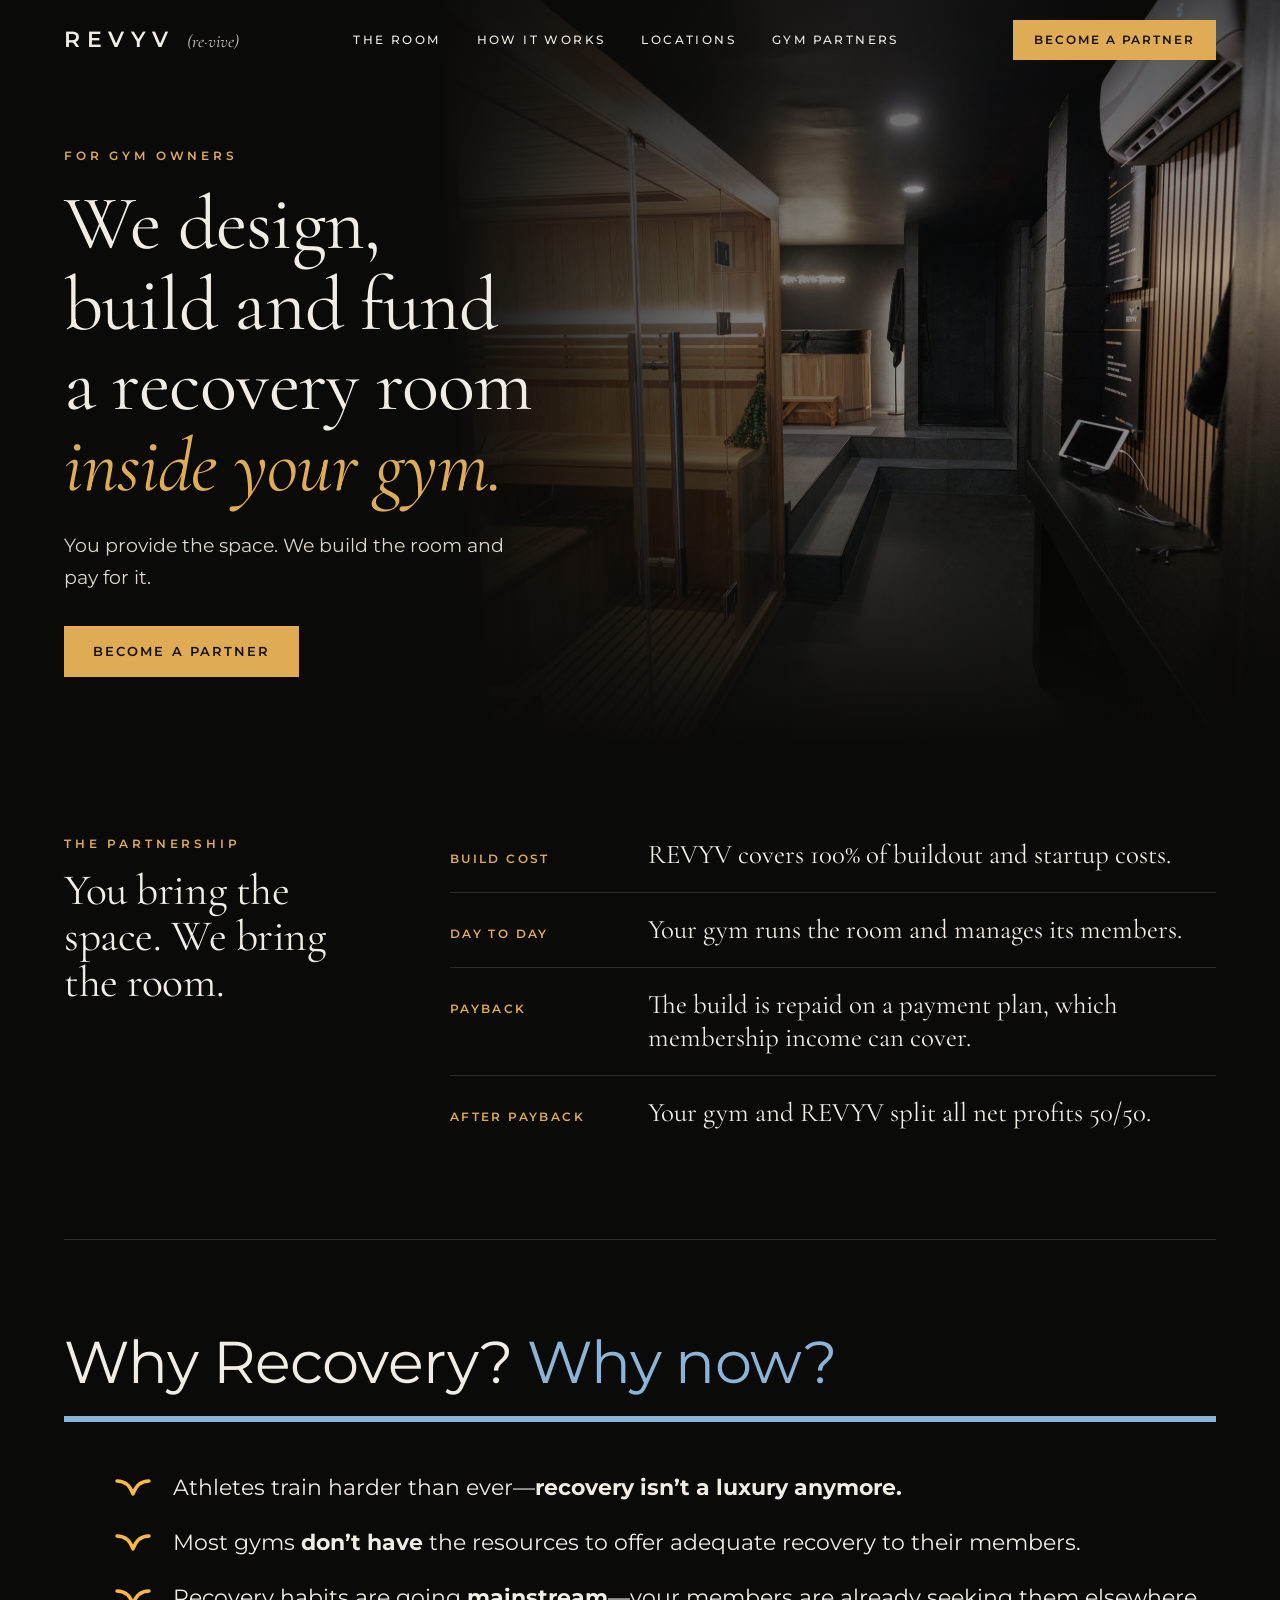
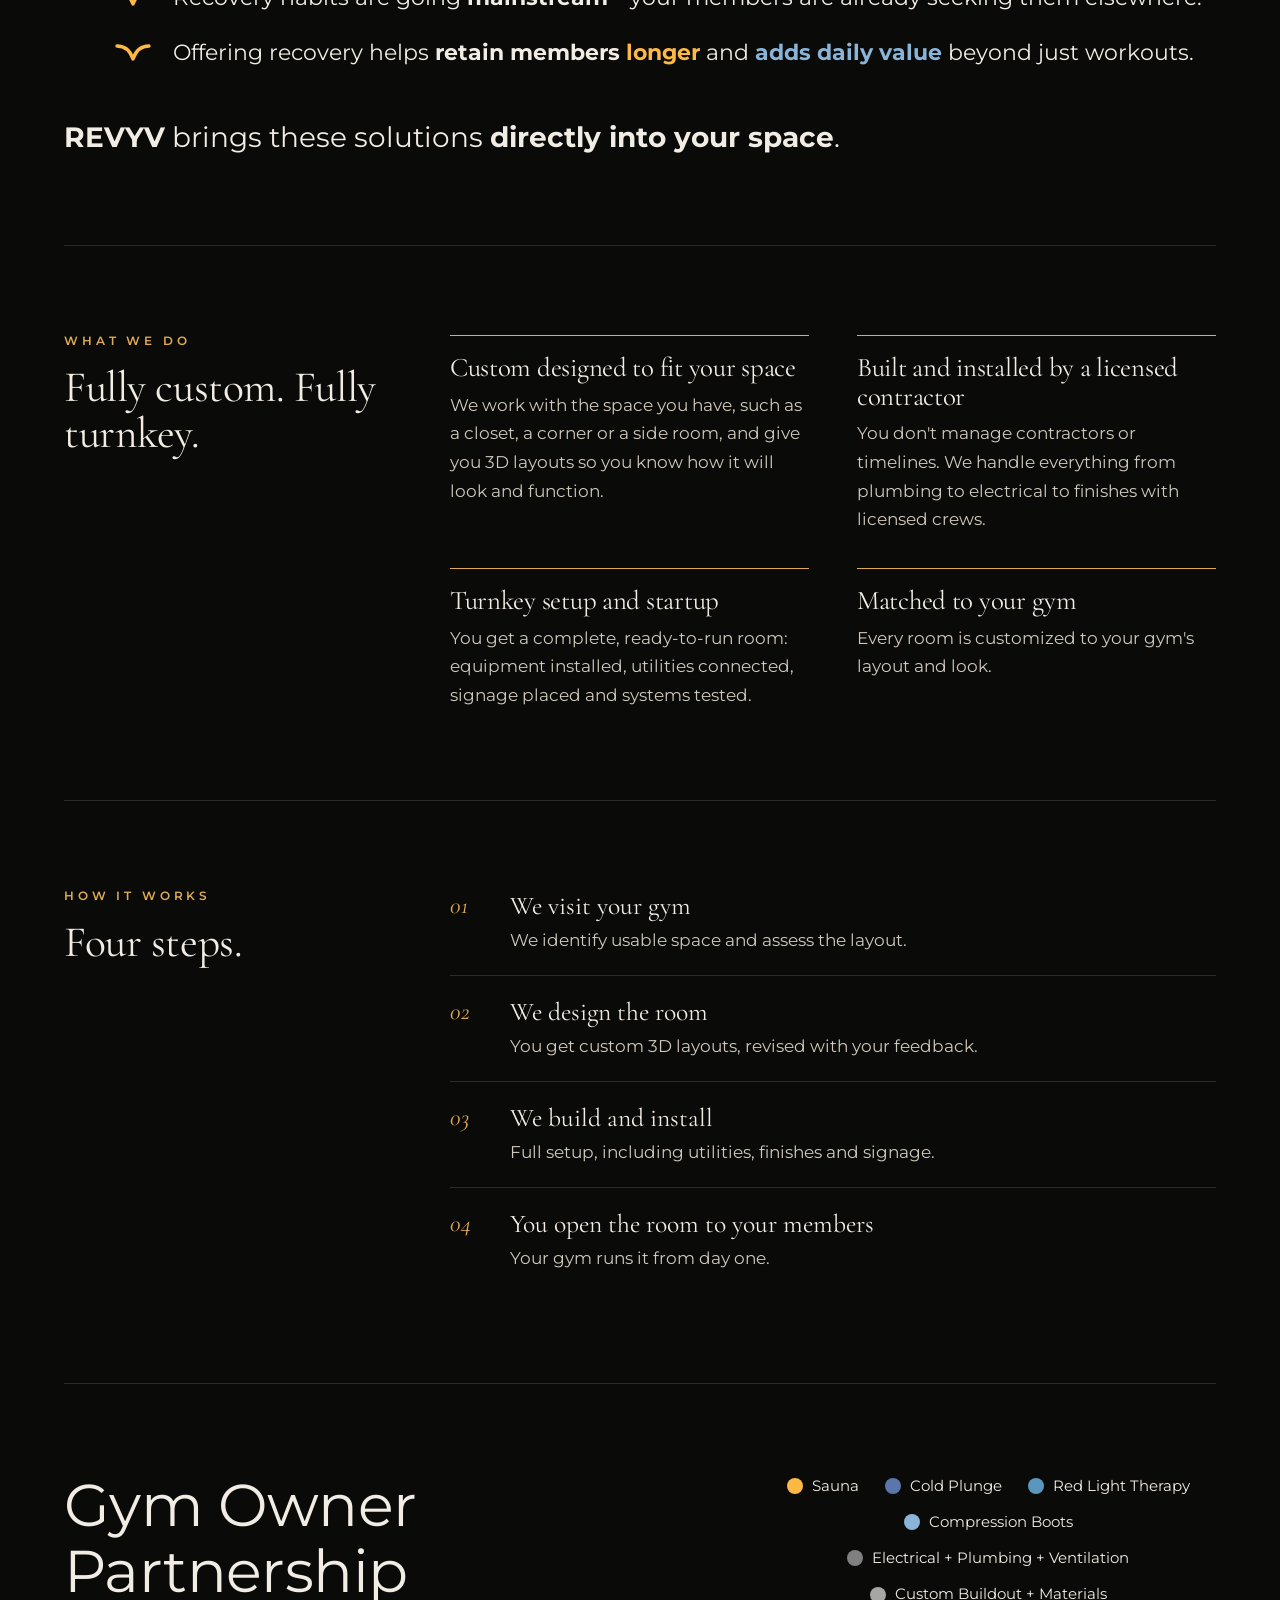
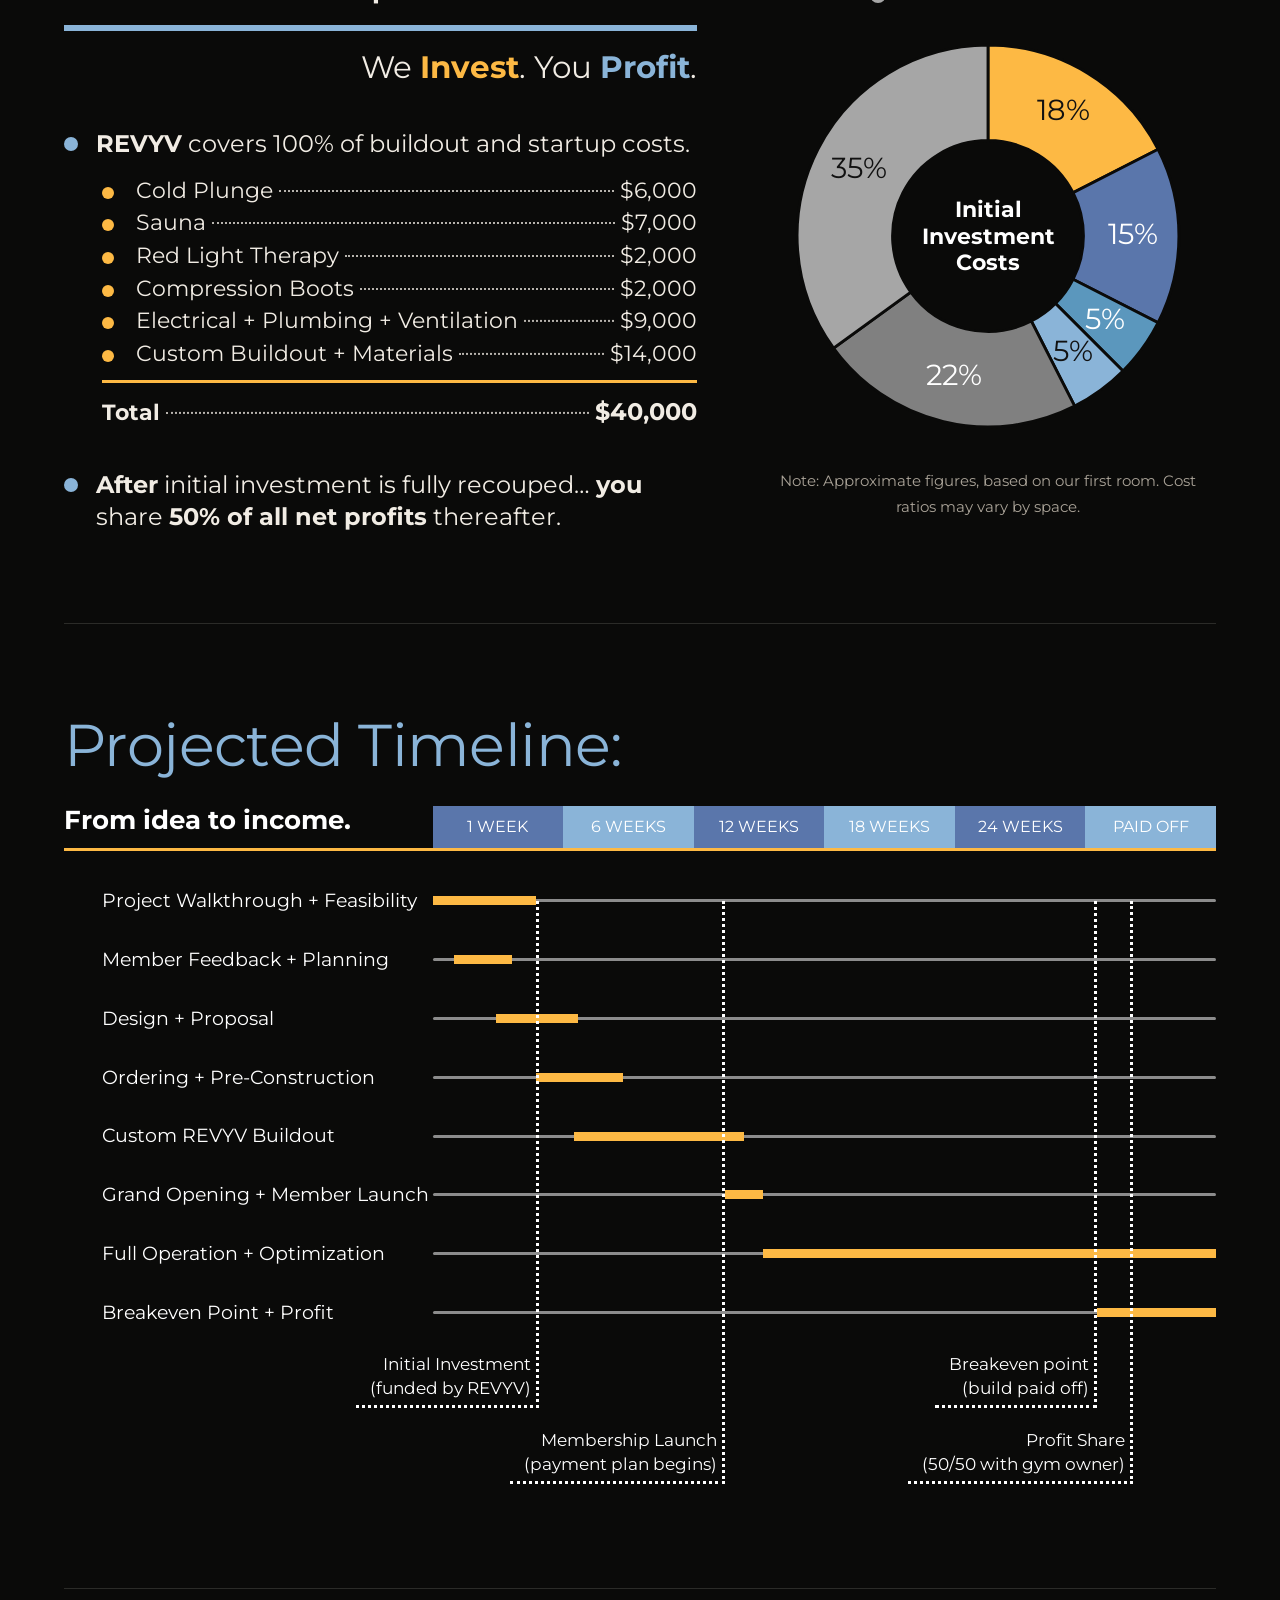
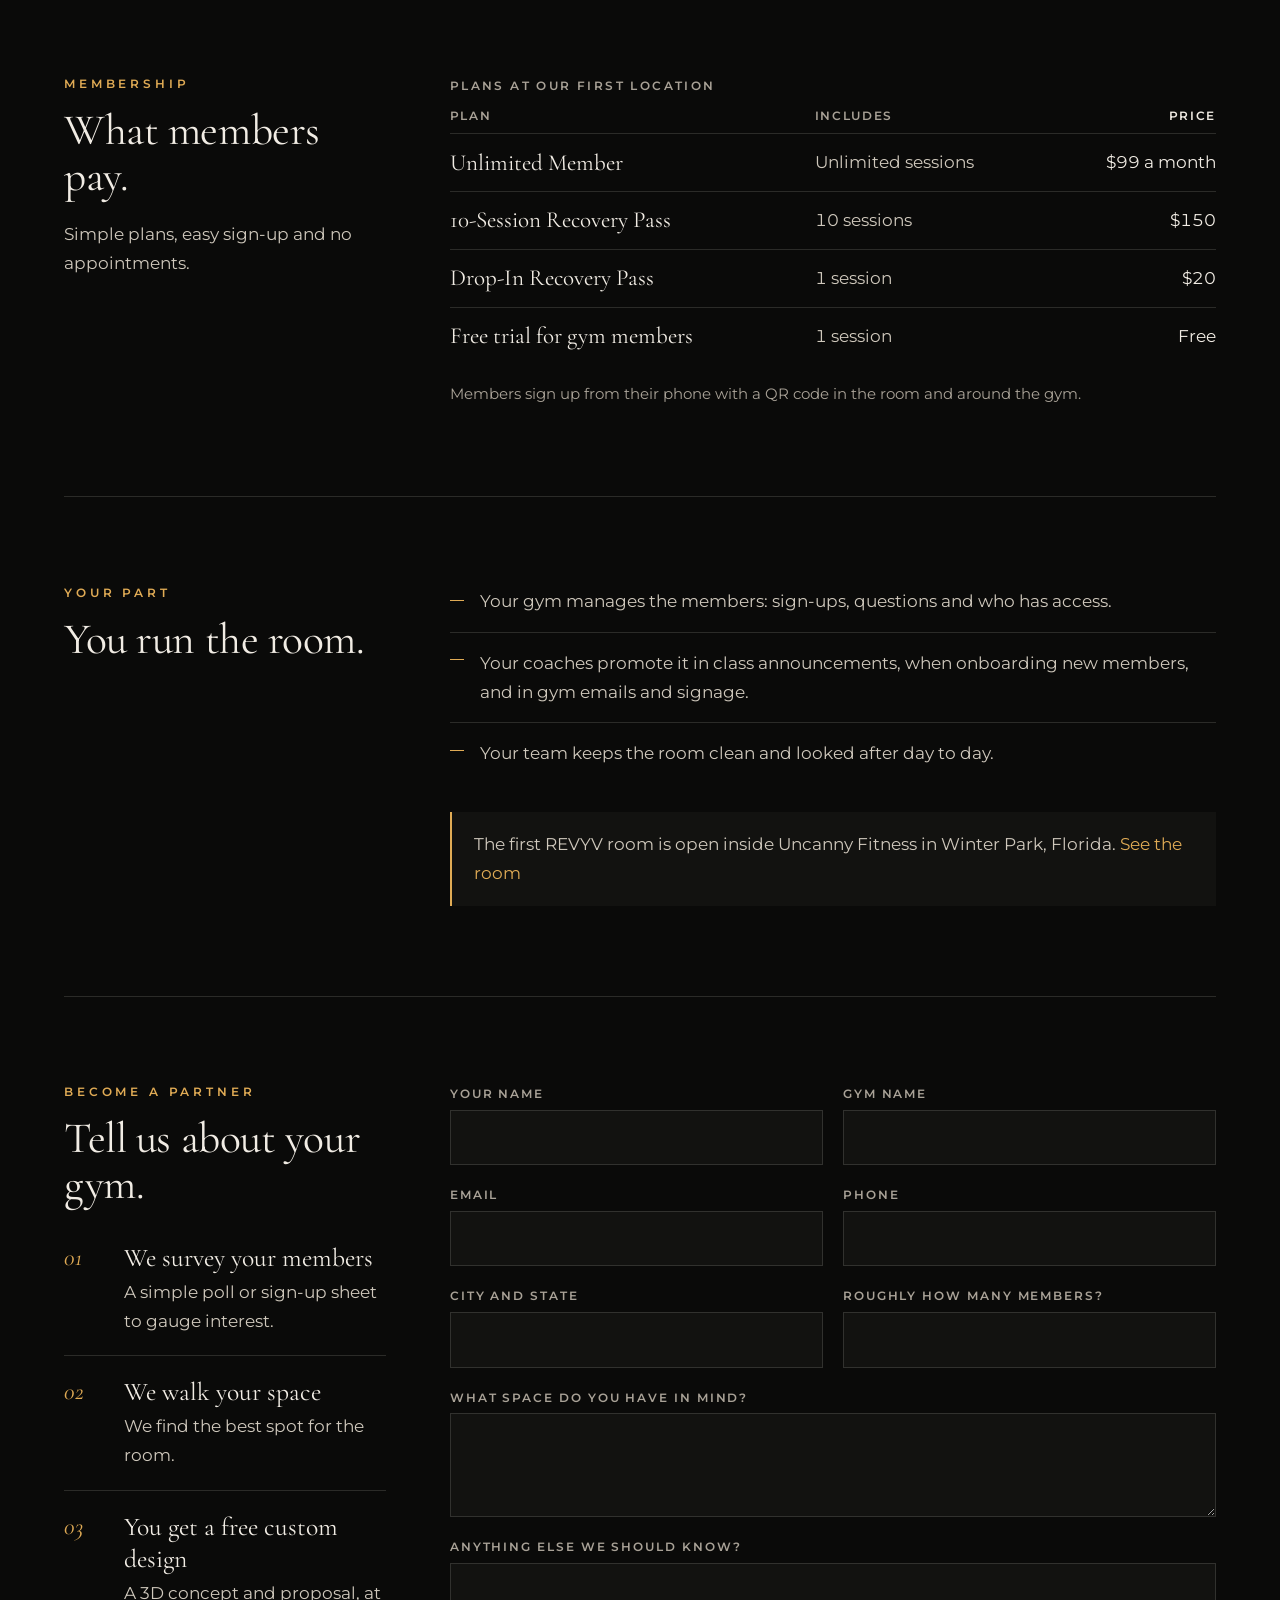
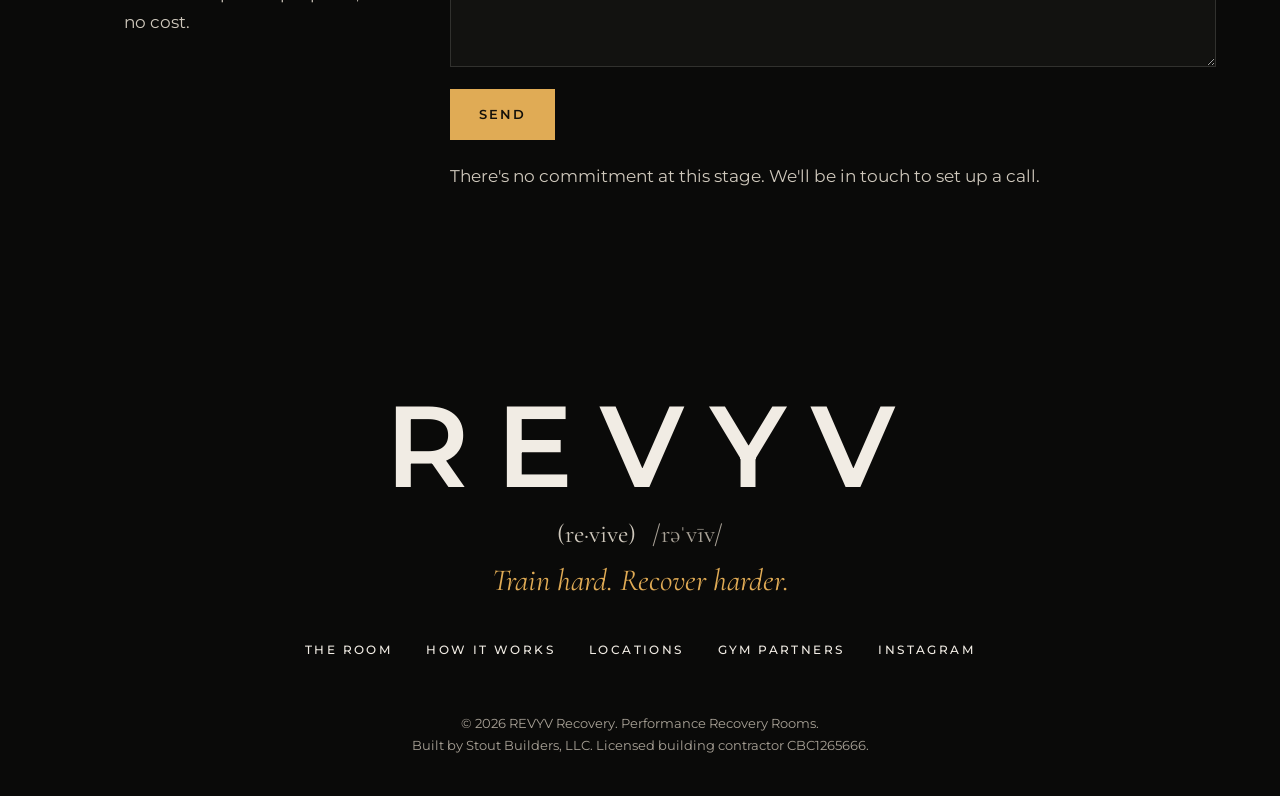
==== commit e1e5b63c: "Move Locations above Two Ways In and reorder the menus to match Co-Authored-By: Claude Opus 5.5 <nor" ====
--- a/partners.html
+++ b/partners.html
@@ -5,7 +5,9 @@
 <meta name="viewport" content="width=device-width, initial-scale=1">
 <title>Gym Partners | REVYV</title>
 <meta name="description" content="REVYV designs, builds and funds a custom recovery room inside your gym. Your gym runs it.">
-<link rel="icon" href="favicon.svg" type="image/svg+xml">
+<link rel="icon" href="favicon.png" type="image/png" sizes="64x64">
+<link rel="icon" href="icon-512.png" type="image/png" sizes="512x512">
+<link rel="apple-touch-icon" href="apple-touch-icon.png">
 <link rel="canonical" href="https://revyvrecovery.com/partners.html">
 <meta property="og:type" content="website">
 <meta property="og:site_name" content="REVYV">
@@ -29,8 +31,8 @@
   <nav class="nav-links" aria-label="Main">
     <a href="index.html#room">The Room</a>
     <a href="index.html#how">How It Works</a>
+    <a href="index.html#locations">Locations</a>
     <a href="partners.html">Gym Partners</a>
-    <a href="index.html#locations">Locations</a>
   </nav>
   <a class="btn" href="#contact">Become a partner</a>
 </header>
@@ -196,8 +198,8 @@
   <nav aria-label="Footer">
     <a href="index.html#room">The Room</a>
     <a href="index.html#how">How It Works</a>
+    <a href="index.html#locations">Locations</a>
     <a href="partners.html">Gym Partners</a>
-    <a href="index.html#locations">Locations</a>
     <a href="https://www.instagram.com/revyvrecovery/" target="_blank" rel="noopener">Instagram</a>
   </nav>
   <small>&copy; 2026 REVYV Recovery. Performance Recovery Rooms.<span class="lic"><br>Built by Stout Builders, LLC. Licensed building contractor CBC1265666.</span></small>
